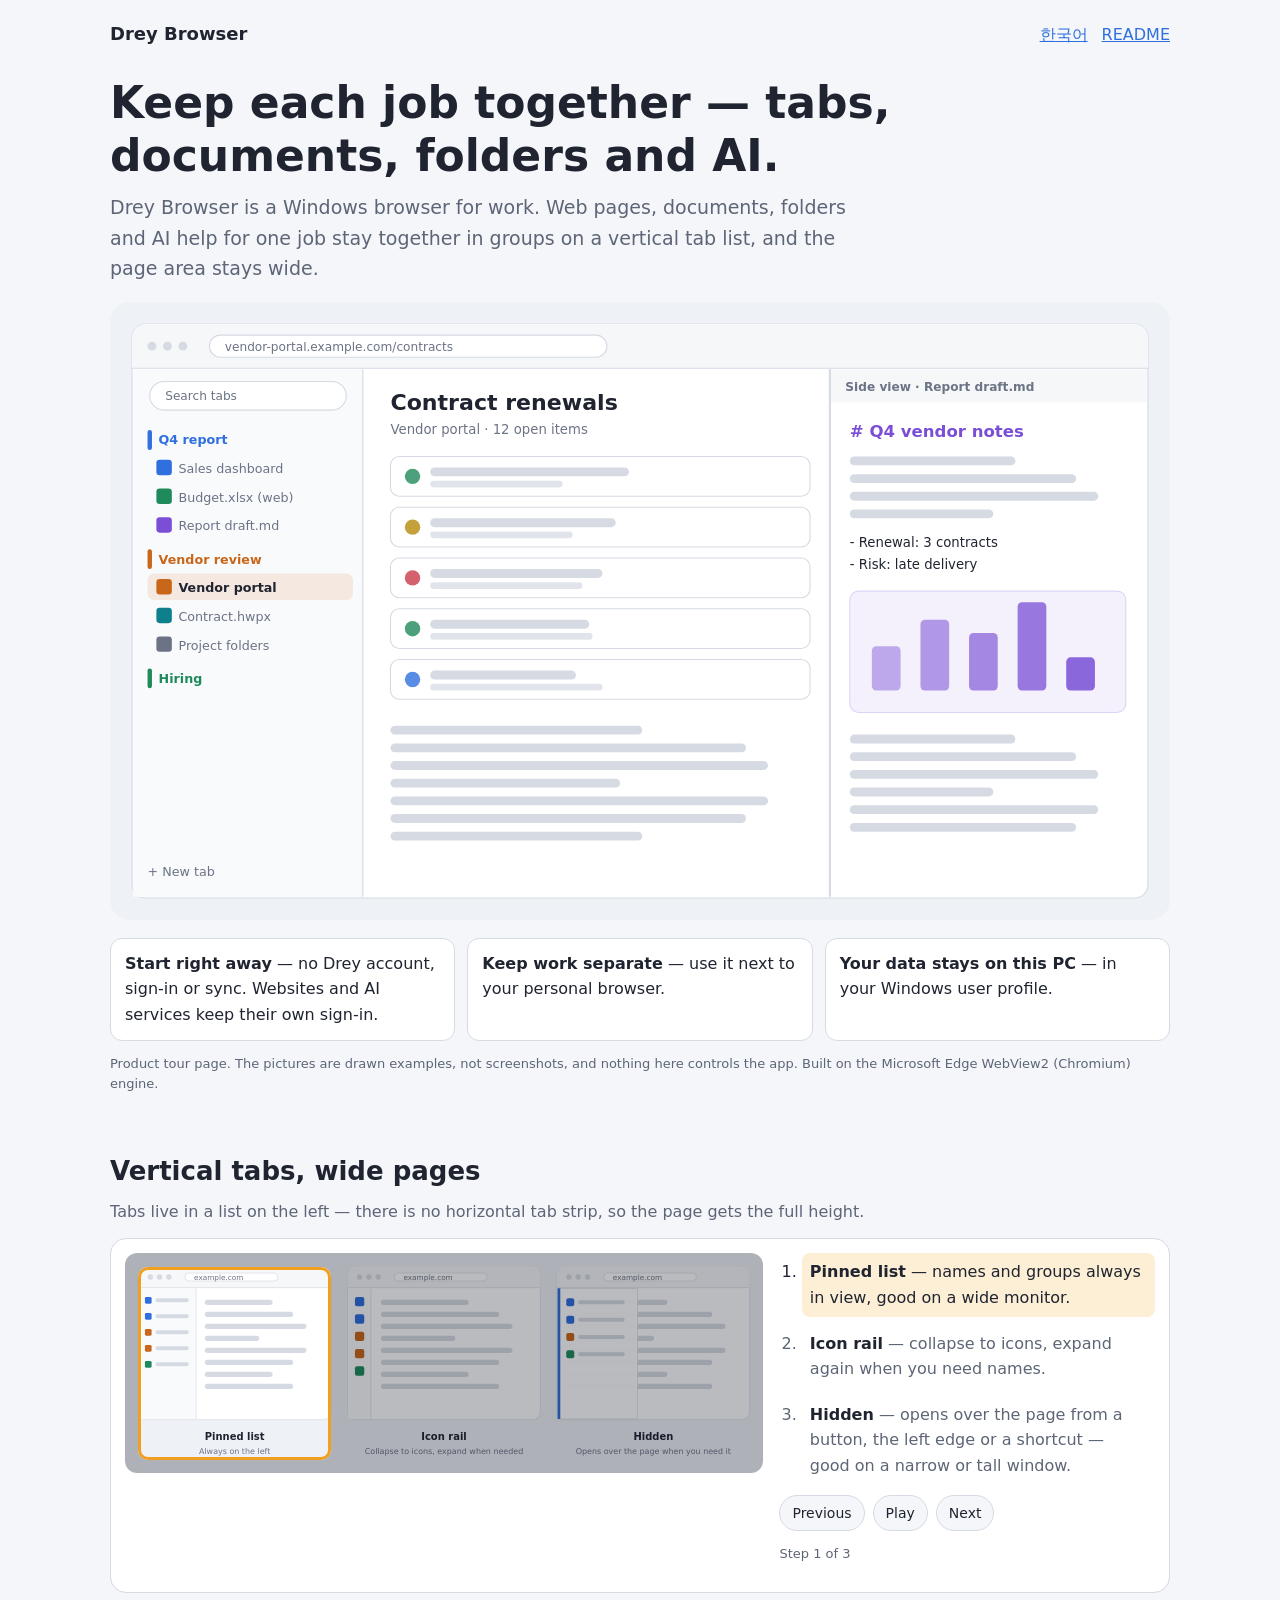
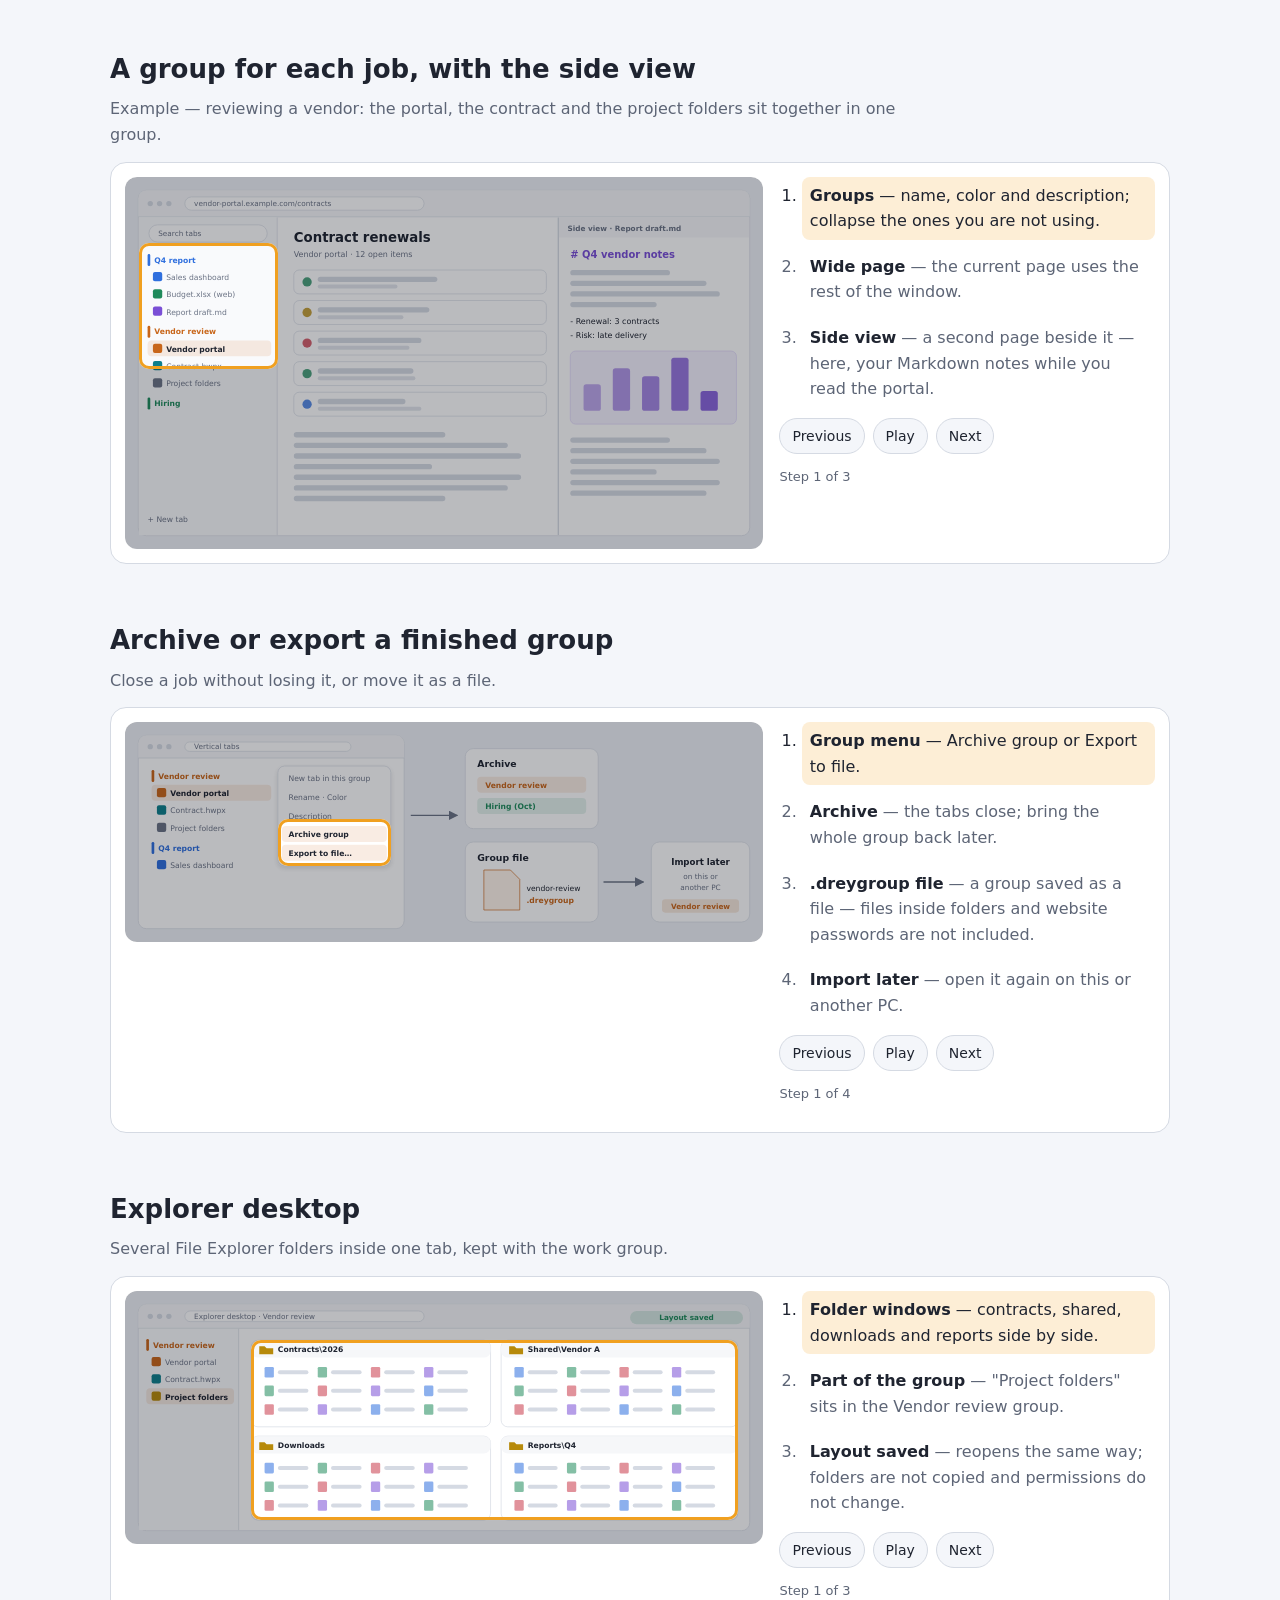
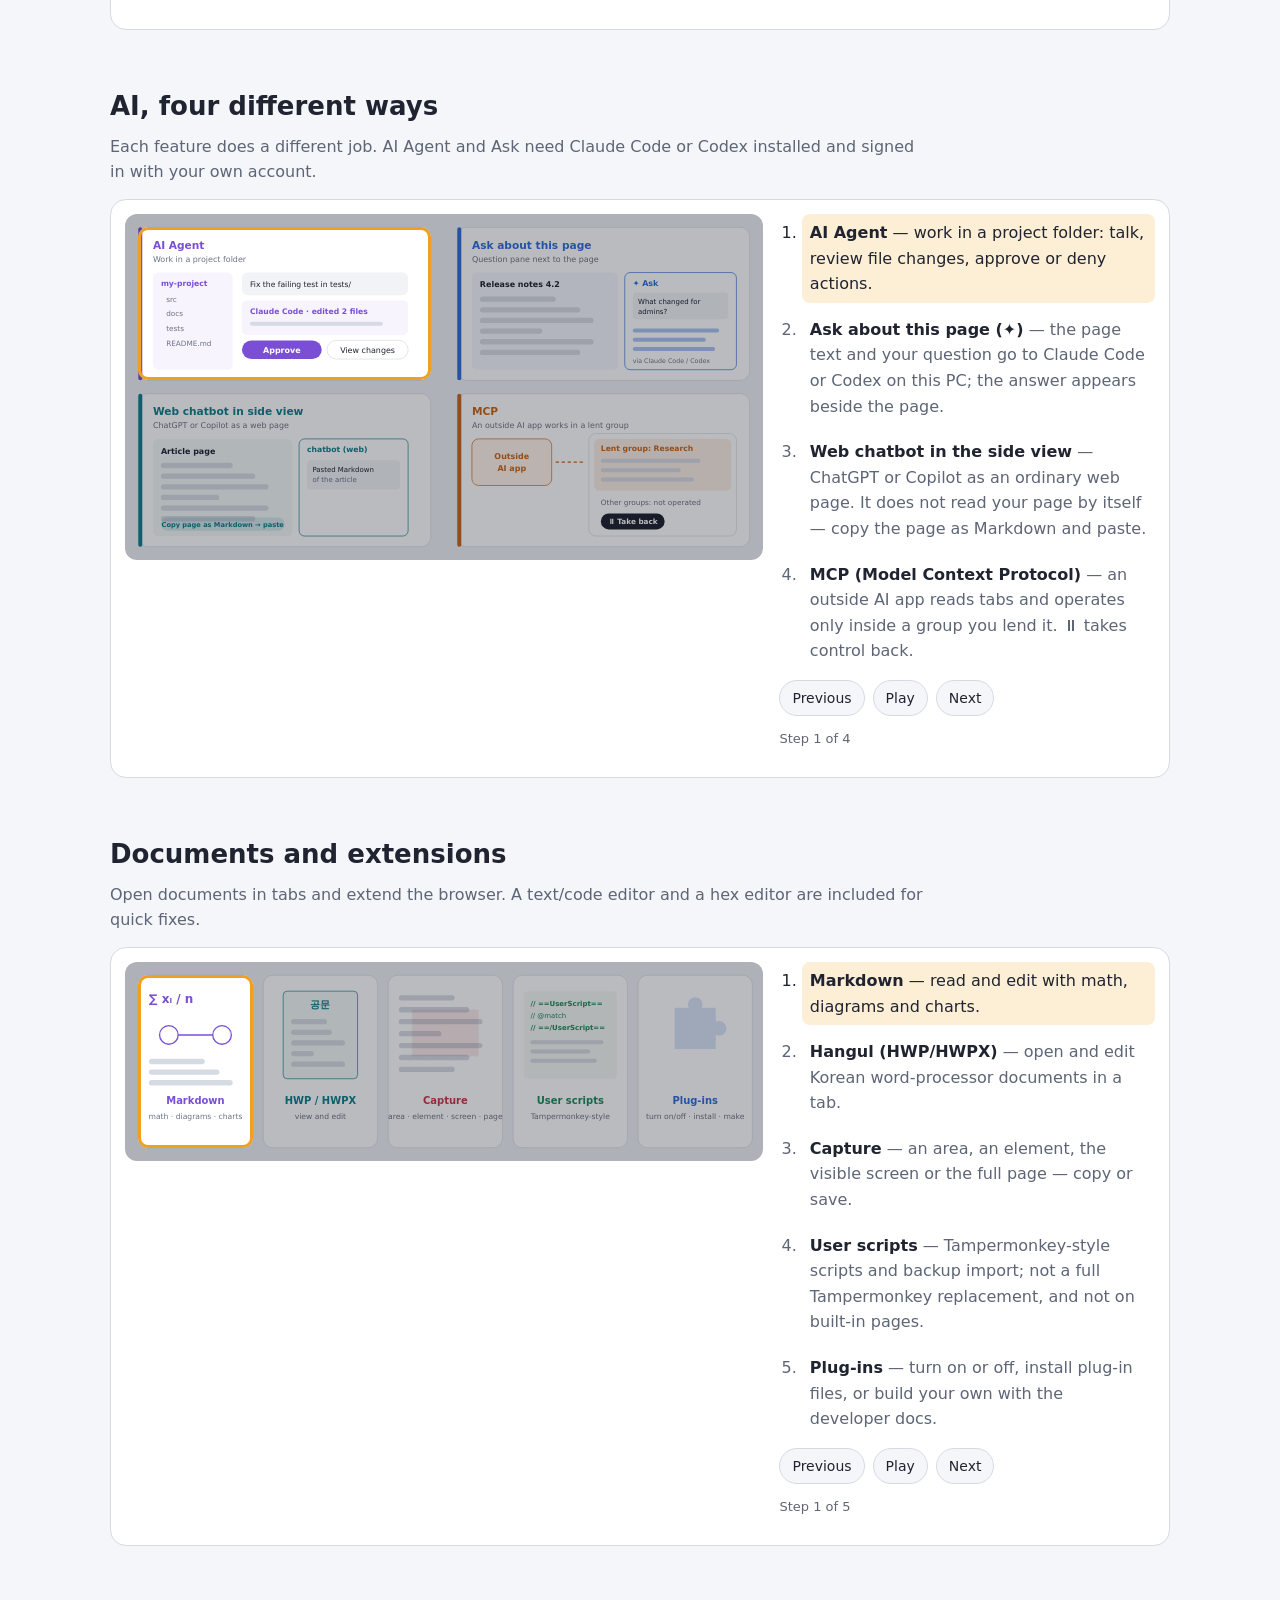
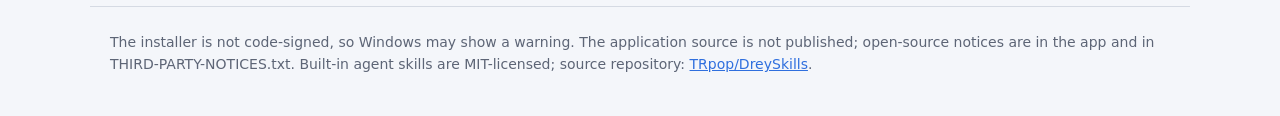
==== site/index.html @ 15adc0f9 "Introduce Drey Browser 1.0.0 with bilingual guides, illustrations, terms and notices" ====
<!doctype html>
<html lang="en" class="nojs">
<head>
<meta charset="utf-8">
<meta name="viewport" content="width=device-width, initial-scale=1">
<meta http-equiv="Content-Security-Policy" content="default-src 'none'; img-src 'self'; style-src 'self'; script-src 'self'">
<title>Drey Browser — a browser for work</title>
<link rel="stylesheet" href="site.css">
</head>
<body>
<a class="skip" href="#main">Skip to content</a>
<header class="top"><span class="brand">Drey Browser</span><nav><a href="ko.html" lang="ko">한국어</a><a href="../README.en.md">README</a></nav></header>
<main id="main">
<section class="hero">
<h1>Keep each job together — tabs, documents, folders and AI.</h1>
<p class="lead">Drey Browser is a Windows browser for work. Web pages, documents, folders and AI help for one job stay together in groups on a vertical tab list, and the page area stays wide.</p>
<img src="../assets/hero.svg" width="960" height="560" alt="A Drey Browser window: grouped vertical tabs, a wide page and a note in the side view" class="hero-img">
<ul class="points"><li><b>Start right away</b> — no Drey account, sign-in or sync. Websites and AI services keep their own sign-in.</li><li><b>Keep work separate</b> — use it next to your personal browser.</li><li><b>Your data stays on this PC</b> — in your Windows user profile.</li></ul>
<p class="note">Product tour page. The pictures are drawn examples, not screenshots, and nothing here controls the app. Built on the Microsoft Edge WebView2 (Chromium) engine.</p>
</section>
<section class="scene" id="tabs" aria-labelledby="tabs-h"><h2 id="tabs-h">Vertical tabs, wide pages</h2><p>Tabs live in a list on the left — there is no horizontal tab strip, so the page gets the full height.</p>
<div class="tour"><div class="stage"><img src="../assets/tab-layouts.svg" width="960" height="330" alt="Vertical tabs, wide pages"><div class="box" hidden></div></div><div>
<ol class="steps"><li data-box="2.1,6.1,30.2,87.9"><b>Pinned list</b> — names and groups always in view, good on a wide monitor.</li><li data-box="34.9,6.1,30.2,87.9"><b>Icon rail</b> — collapse to icons, expand again when you need names.</li><li data-box="67.7,6.1,30.2,87.9"><b>Hidden</b> — opens over the page from a button, the left edge or a shortcut — good on a narrow or tall window.</li></ol>
<div class="controls" role="group" aria-label="Tour controls"><button type="button">‹</button><button type="button" aria-pressed="false">▶</button><button type="button">›</button></div><p class="note status" aria-live="polite"></p></div></div></section>
<section class="scene" id="groups" aria-labelledby="groups-h"><h2 id="groups-h">A group for each job, with the side view</h2><p>Example — reviewing a vendor: the portal, the contract and the project folders sit together in one group.</p>
<div class="tour"><div class="stage"><img src="../assets/hero.svg" width="960" height="560" alt="A group for each job, with the side view"><div class="box" hidden></div></div><div>
<ol class="steps"><li data-box="2.2,17.9,21.7,33.9"><b>Groups</b> — name, color and description; collapse the ones you are not using.</li><li data-box="24.4,11.1,42.9,85.0"><b>Wide page</b> — the current page uses the rest of the window.</li><li data-box="68.0,10.9,29.8,85.4"><b>Side view</b> — a second page beside it — here, your Markdown notes while you read the portal.</li></ol>
<div class="controls" role="group" aria-label="Tour controls"><button type="button">‹</button><button type="button" aria-pressed="false">▶</button><button type="button">›</button></div><p class="note status" aria-live="polite"></p></div></div></section>
<section class="scene" id="archive" aria-labelledby="archive-h"><h2 id="archive-h">Archive or export a finished group</h2><p>Close a job without losing it, or move it as a file.</p>
<div class="tour"><div class="stage"><img src="../assets/groups.svg" width="960" height="330" alt="Archive or export a finished group"><div class="box" hidden></div></div><div>
<ol class="steps"><li data-box="24.0,43.9,17.7,21.8"><b>Group menu</b> — Archive group or Export to file.</li><li data-box="53.3,12.1,20.8,36.4"><b>Archive</b> — the tabs close; bring the whole group back later.</li><li data-box="53.3,54.5,20.8,36.4"><b>.dreygroup file</b> — a group saved as a file — files inside folders and website passwords are not included.</li><li data-box="82.5,54.5,15.4,36.4"><b>Import later</b> — open it again on this or another PC.</li></ol>
<div class="controls" role="group" aria-label="Tour controls"><button type="button">‹</button><button type="button" aria-pressed="false">▶</button><button type="button">›</button></div><p class="note status" aria-live="polite"></p></div></div></section>
<section class="scene" id="desk" aria-labelledby="desk-h"><h2 id="desk-h">Explorer desktop</h2><p>Several File Explorer folders inside one tab, kept with the work group.</p>
<div class="tour"><div class="stage"><img src="../assets/explorer-desktop.svg" width="960" height="380" alt="Explorer desktop"><div class="box" hidden></div></div><div>
<ol class="steps"><li data-box="19.8,19.5,76.2,71.1"><b>Folder windows</b> — contracts, shared, downloads and reports side by side.</li><li data-box="2.5,36.8,15.0,7.9"><b>Part of the group</b> — &quot;Project folders&quot; sits in the Vendor review group.</li><li data-box="79.2,7.4,17.9,6.3"><b>Layout saved</b> — reopens the same way; folders are not copied and permissions do not change.</li></ol>
<div class="controls" role="group" aria-label="Tour controls"><button type="button">‹</button><button type="button" aria-pressed="false">▶</button><button type="button">›</button></div><p class="note status" aria-live="polite"></p></div></div></section>
<section class="scene" id="ai" aria-labelledby="ai-h"><h2 id="ai-h">AI, four different ways</h2><p>Each feature does a different job. AI Agent and Ask need Claude Code or Codex installed and signed in with your own account.</p>
<div class="tour"><div class="stage"><img src="../assets/ai.svg" width="960" height="520" alt="AI, four different ways"><div class="box" hidden></div></div><div>
<ol class="steps"><li data-box="2.1,3.8,45.8,44.2"><b>AI Agent</b> — work in a project folder: talk, review file changes, approve or deny actions.</li><li data-box="52.1,3.8,45.8,44.2"><b>Ask about this page (✦)</b> — the page text and your question go to Claude Code or Codex on this PC; the answer appears beside the page.</li><li data-box="2.1,51.9,45.8,44.2"><b>Web chatbot in the side view</b> — ChatGPT or Copilot as an ordinary web page. It does not read your page by itself — copy the page as Markdown and paste.</li><li data-box="52.1,51.9,45.8,44.2"><b>MCP (Model Context Protocol)</b> — an outside AI app reads tabs and operates only inside a group you lend it. ⏸ takes control back.</li></ol>
<div class="controls" role="group" aria-label="Tour controls"><button type="button">‹</button><button type="button" aria-pressed="false">▶</button><button type="button">›</button></div><p class="note status" aria-live="polite"></p></div></div></section>
<section class="scene" id="docs" aria-labelledby="docs-h"><h2 id="docs-h">Documents and extensions</h2><p>Open documents in tabs and extend the browser. A text/code editor and a hex editor are included for quick fixes.</p>
<div class="tour"><div class="stage"><img src="../assets/documents-extensions.svg" width="960" height="300" alt="Documents and extensions"><div class="box" hidden></div></div><div>
<ol class="steps"><li data-box="2.1,6.7,17.9,86.7"><b>Markdown</b> — read and edit with math, diagrams and charts.</li><li data-box="21.7,6.7,17.9,86.7"><b>Hangul (HWP/HWPX)</b> — open and edit Korean word-processor documents in a tab.</li><li data-box="41.2,6.7,17.9,86.7"><b>Capture</b> — an area, an element, the visible screen or the full page — copy or save.</li><li data-box="60.8,6.7,17.9,86.7"><b>User scripts</b> — Tampermonkey-style scripts and backup import; not a full Tampermonkey replacement, and not on built-in pages.</li><li data-box="80.4,6.7,17.9,86.7"><b>Plug-ins</b> — turn on or off, install plug-in files, or build your own with the developer docs.</li></ol>
<div class="controls" role="group" aria-label="Tour controls"><button type="button">‹</button><button type="button" aria-pressed="false">▶</button><button type="button">›</button></div><p class="note status" aria-live="polite"></p></div></div></section>
</main>
<footer>The installer is not code-signed, so Windows may show a warning. The application source is not published; open-source notices are in the app and in THIRD-PARTY-NOTICES.txt. Built-in agent skills are MIT-licensed; source repository: <a href="https://github.com/TRpop/DreySkills">TRpop/DreySkills</a>.</footer>
<script src="site.js"></script>
</body>
</html>
---- site/site.css ----
/* Drey Browser 소개 페이지 — 외부 글꼴·CDN 없음, 시스템 글꼴 */
:root { --bg: #f4f6fa; --card: #fff; --text: #1f2430; --muted: #5d6576; --line: #d5dae3; --accent: #2f6fde; --hl: #f0a020; }
@media (prefers-color-scheme: dark) { :root { --bg: #15181e; --card: #1e222a; --text: #e8ebf1; --muted: #a3aab8; --line: #343a46; --accent: #7aa7ff; } }
* { box-sizing: border-box; }
body { margin: 0; background: var(--bg); color: var(--text); font: 16px/1.6 "Segoe UI", system-ui, -apple-system, "Malgun Gothic", sans-serif; }
a { color: var(--accent); }
.skip { position: absolute; left: -999px; } .skip:focus { left: 12px; top: 12px; background: var(--card); padding: 6px 10px; z-index: 9; }
header.top { max-width: 1100px; margin: 0 auto; padding: 20px 20px 0; display: flex; gap: 16px; align-items: center; justify-content: space-between; flex-wrap: wrap; }
header.top .brand { font-weight: 700; font-size: 18px; }
header.top nav a { margin-left: 14px; }
main { max-width: 1100px; margin: 0 auto; padding: 0 20px 60px; }
.hero h1 { font-size: clamp(28px, 4vw, 44px); line-height: 1.2; margin: 28px 0 10px; }
.hero p.lead { font-size: 19px; color: var(--muted); max-width: 760px; margin: 0 0 18px; }
.note { font-size: 13px; color: var(--muted); }
.hero-img { display: block; width: 100%; height: auto; }
.points { display: grid; grid-template-columns: repeat(auto-fit, minmax(220px, 1fr)); gap: 12px; padding: 0; list-style: none; margin: 18px 0 8px; }
.points li { background: var(--card); border: 1px solid var(--line); border-radius: 12px; padding: 12px 14px; }
section.scene { margin-top: 56px; }
section.scene h2 { font-size: 26px; margin: 0 0 6px; }
section.scene > p { color: var(--muted); max-width: 820px; margin: 0 0 14px; }
.tour { background: var(--card); border: 1px solid var(--line); border-radius: 16px; padding: 14px; display: grid; grid-template-columns: minmax(0, 1.7fr) minmax(260px, 1fr); gap: 16px; }
@media (max-width: 820px) { .tour { grid-template-columns: 1fr; } }
.stage { position: relative; align-self: start; overflow: hidden; border-radius: 12px; } /* 강조 상자의 어둡게 하기(큰 그림자)를 그림 안으로 제한 */
.stage img { display: block; width: 100%; height: auto; border-radius: 12px; }
.stage .box { position: absolute; border: 3px solid var(--hl); border-radius: 10px; box-shadow: 0 0 0 9999px rgba(10, 14, 24, 0.28); transition: left .45s ease, top .45s ease, width .45s ease, height .45s ease; pointer-events: none; }
.stage .box[hidden] { display: none; }
.steps { margin: 0; padding: 0 0 0 1.4em; }
.steps li { margin: 0 0 8px; padding: 6px 8px; border-radius: 8px; color: var(--muted); }
.steps li.on { background: color-mix(in srgb, var(--hl) 18%, transparent); color: var(--text); }
.steps li b { color: var(--text); }
.controls { display: flex; gap: 8px; flex-wrap: wrap; margin-top: 10px; }
.controls button { font: inherit; font-size: 14px; padding: 6px 12px; border-radius: 999px; border: 1px solid var(--line); background: var(--bg); color: var(--text); cursor: pointer; }
.controls button:focus-visible, .steps li:focus-visible { outline: 3px solid var(--accent); outline-offset: 2px; }
table { border-collapse: collapse; width: 100%; margin: 14px 0; background: var(--card); border-radius: 12px; overflow: hidden; }
th, td { text-align: left; vertical-align: top; padding: 10px 12px; border-bottom: 1px solid var(--line); font-size: 15px; }
th { font-size: 14px; color: var(--muted); }
footer { max-width: 1100px; margin: 0 auto; padding: 24px 20px 40px; color: var(--muted); font-size: 14px; border-top: 1px solid var(--line); }
.nojs .controls { display: none; }
@media (prefers-reduced-motion: reduce) { .stage .box { transition: none; } }
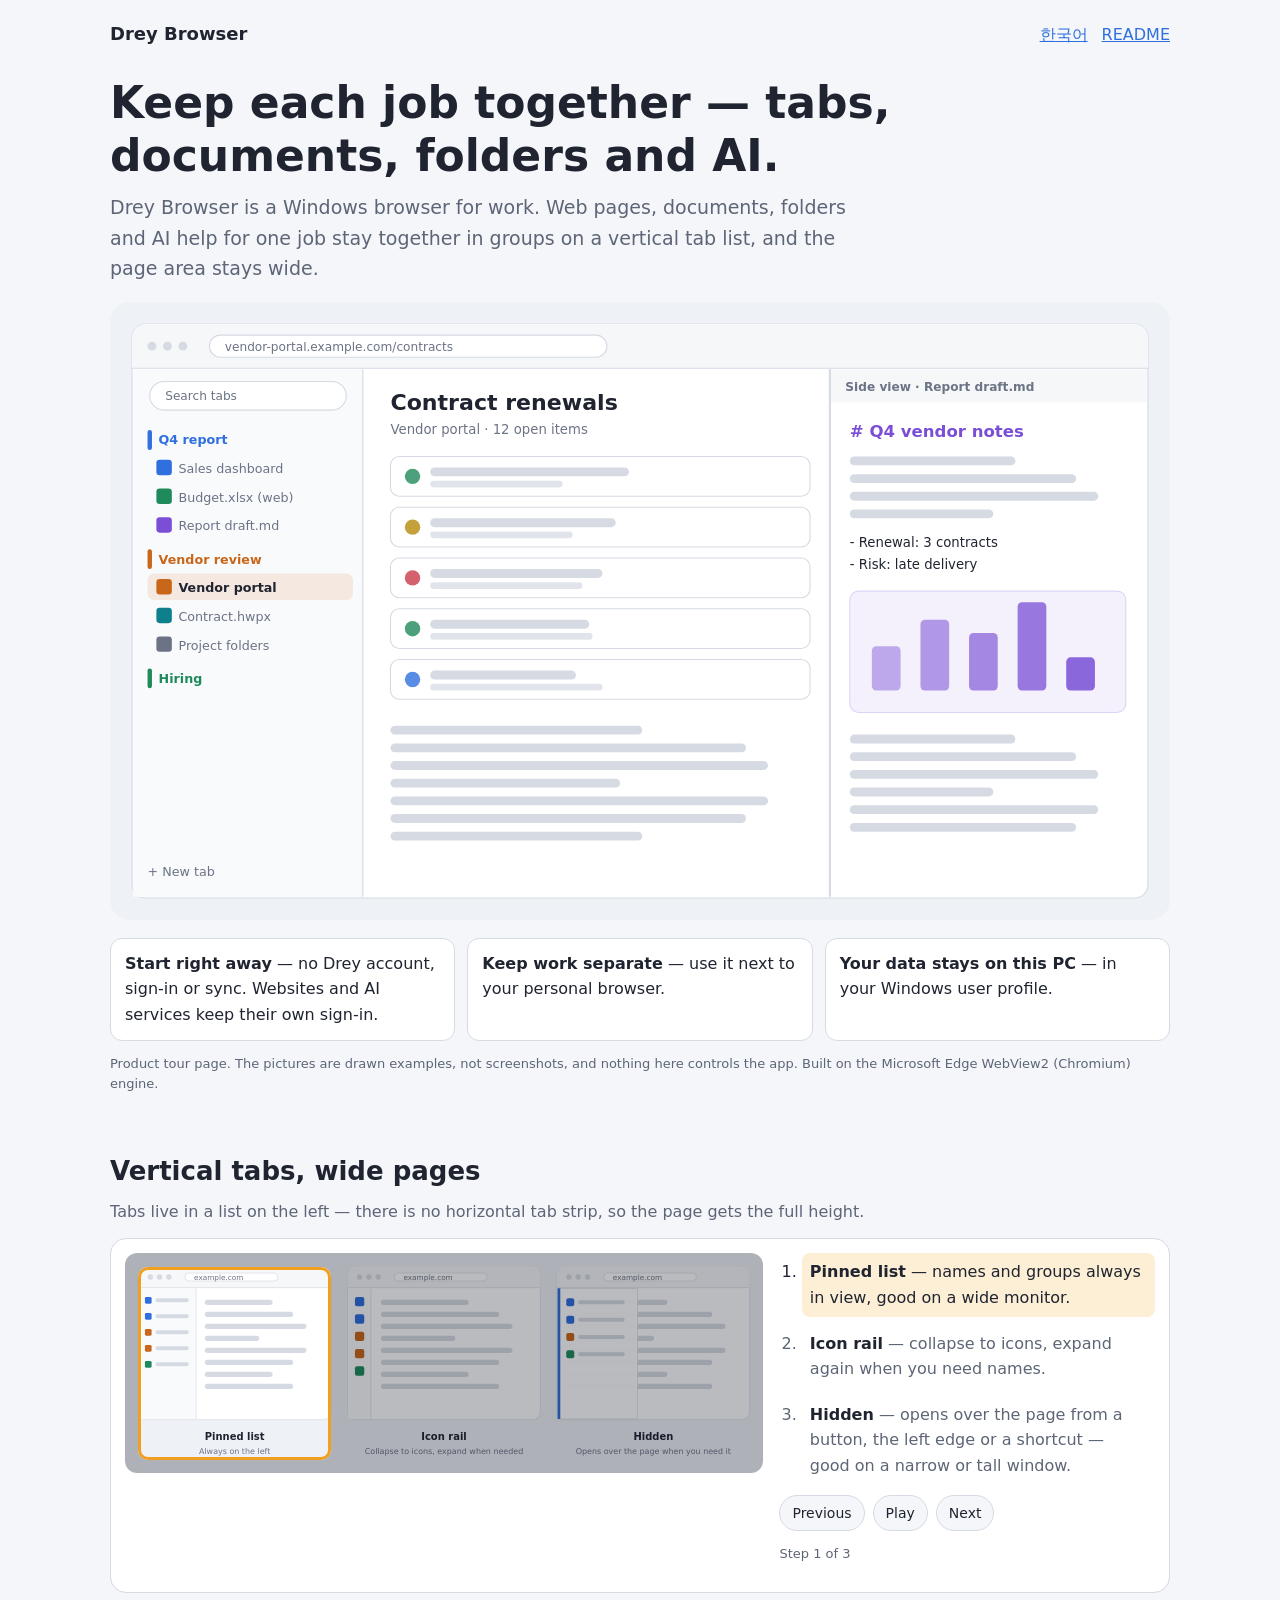
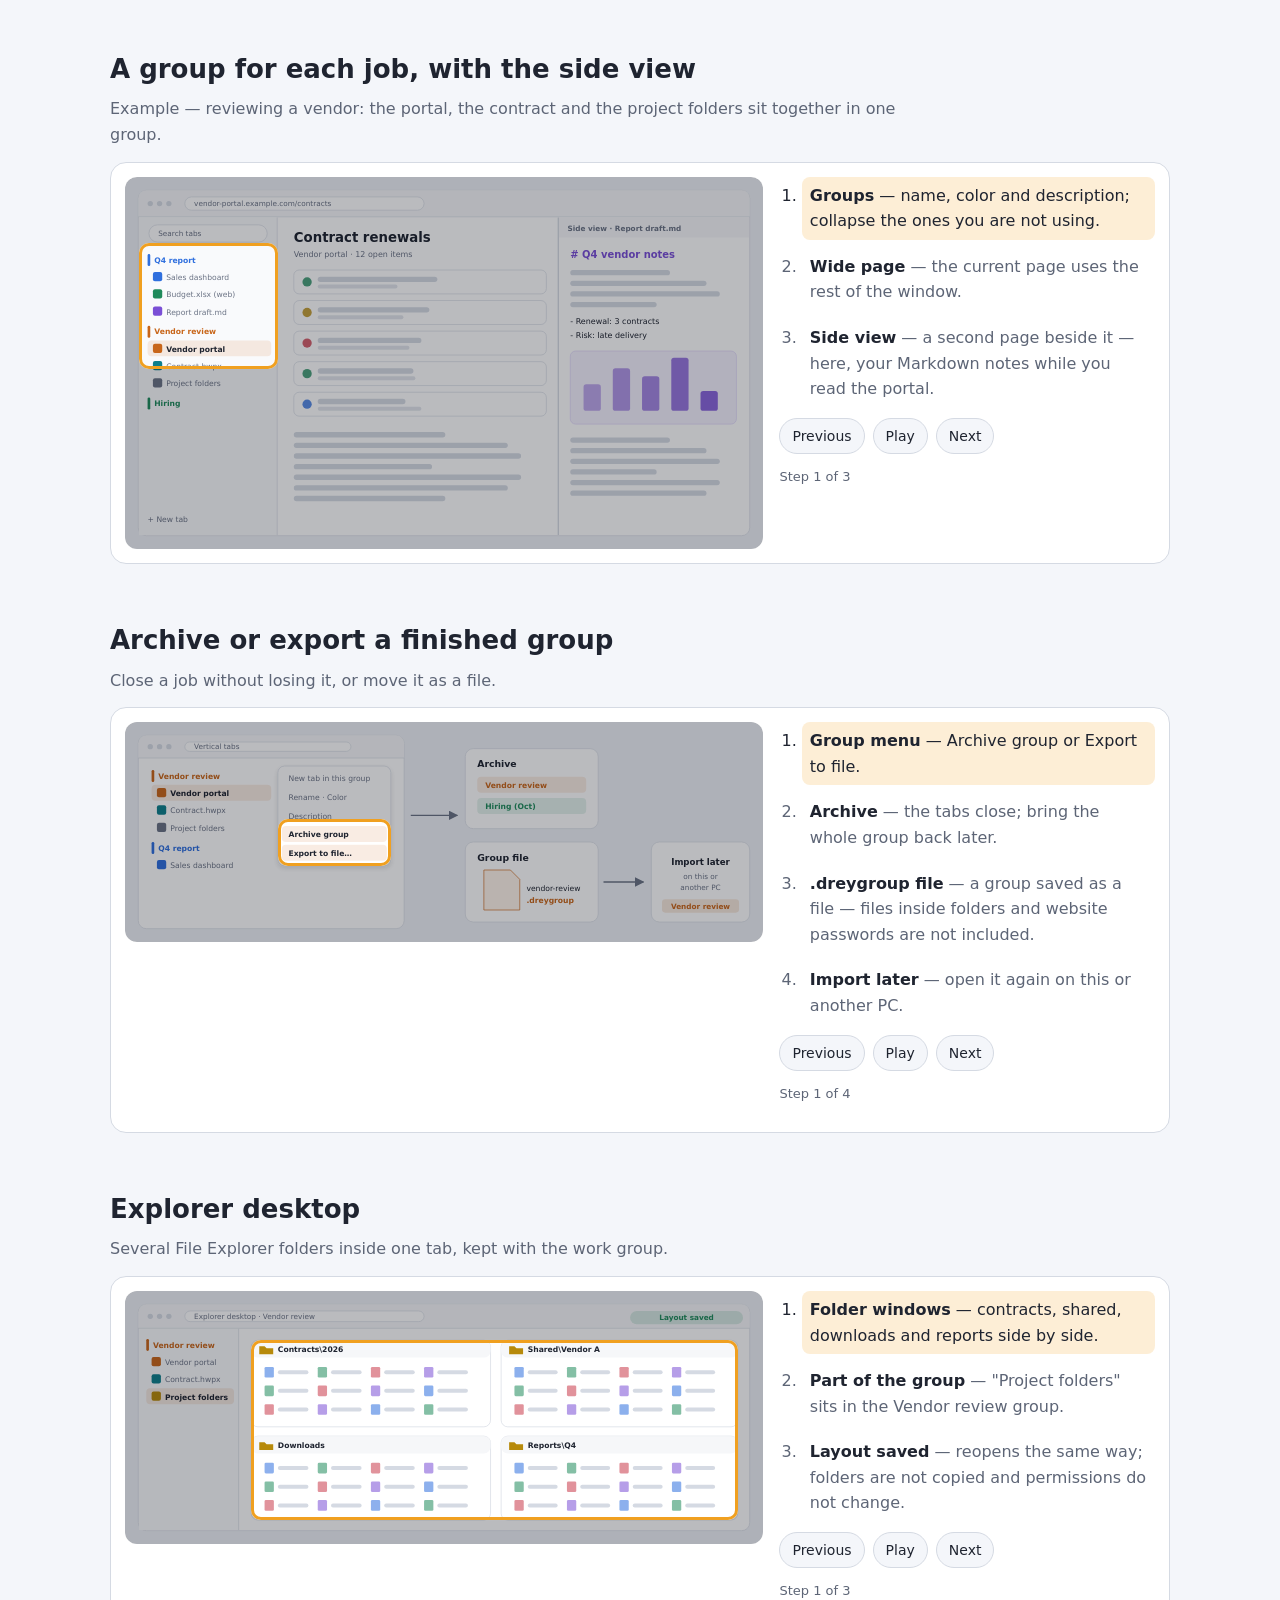
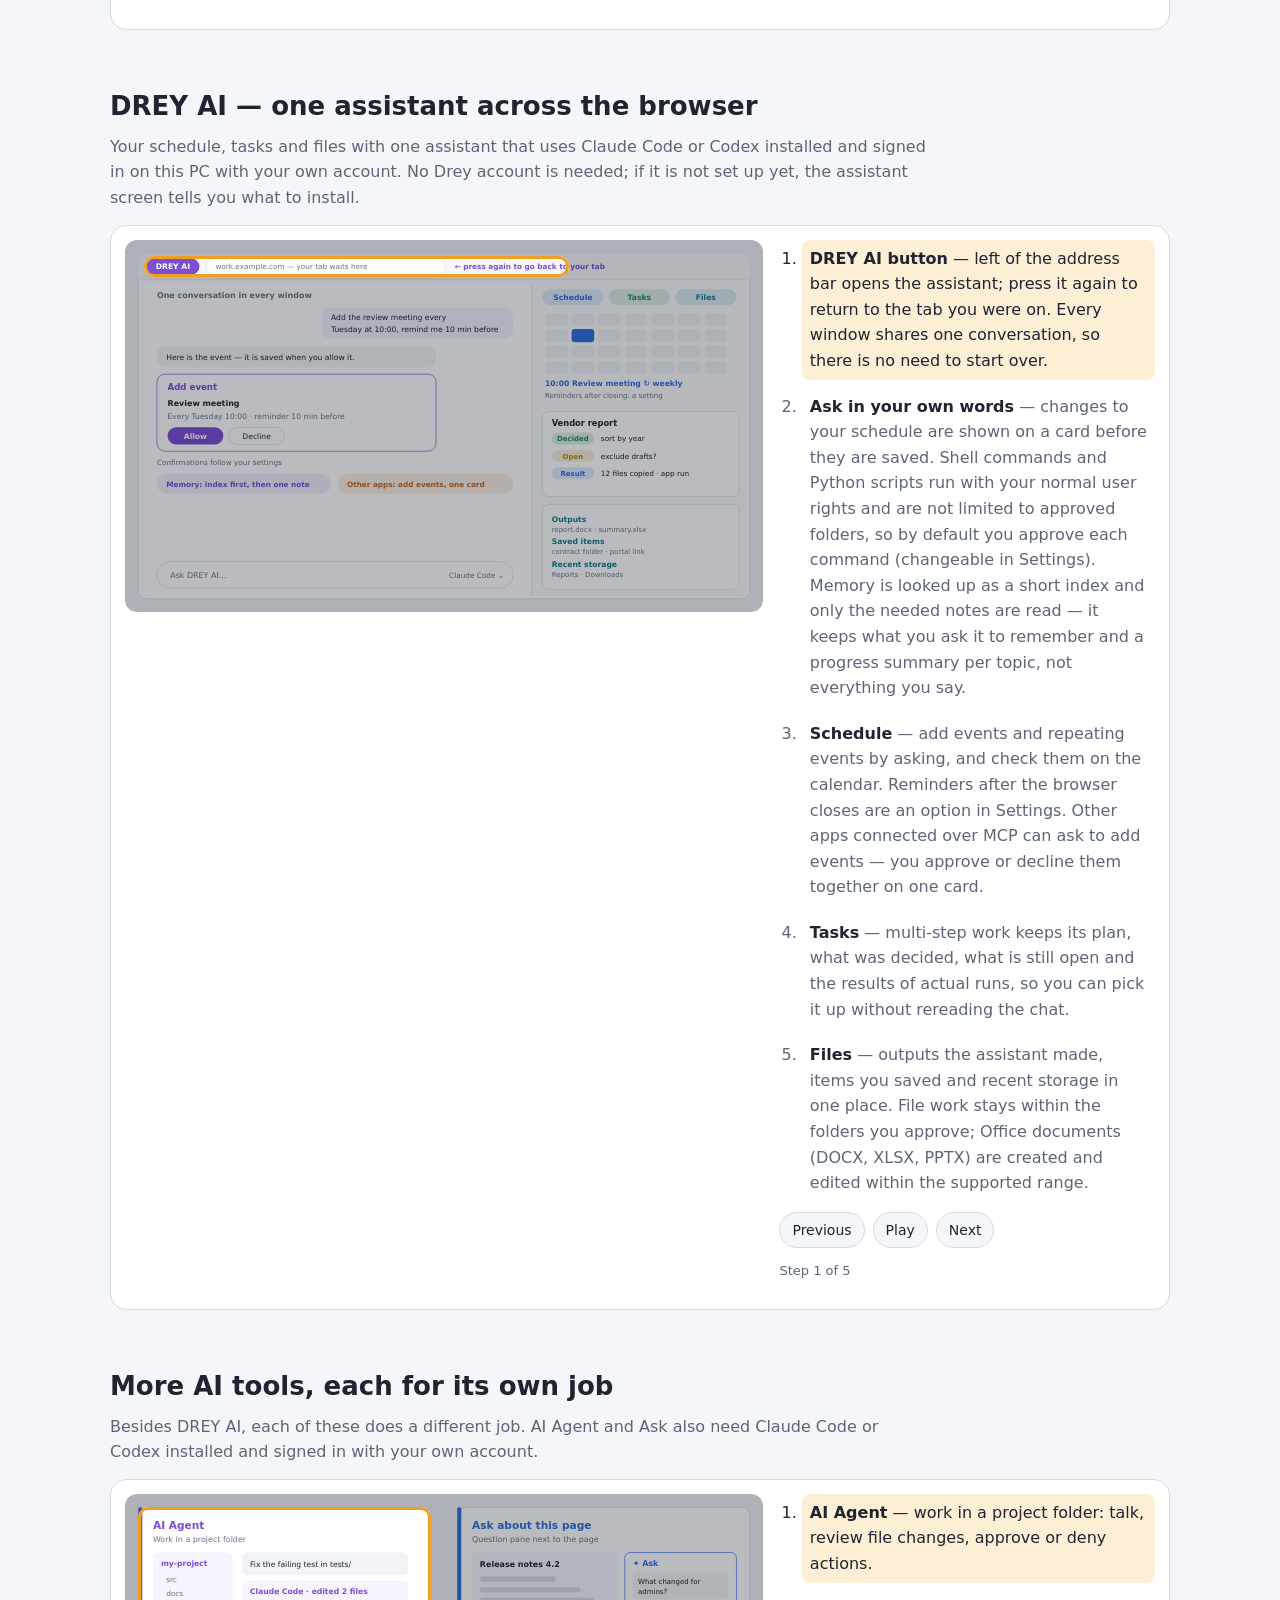
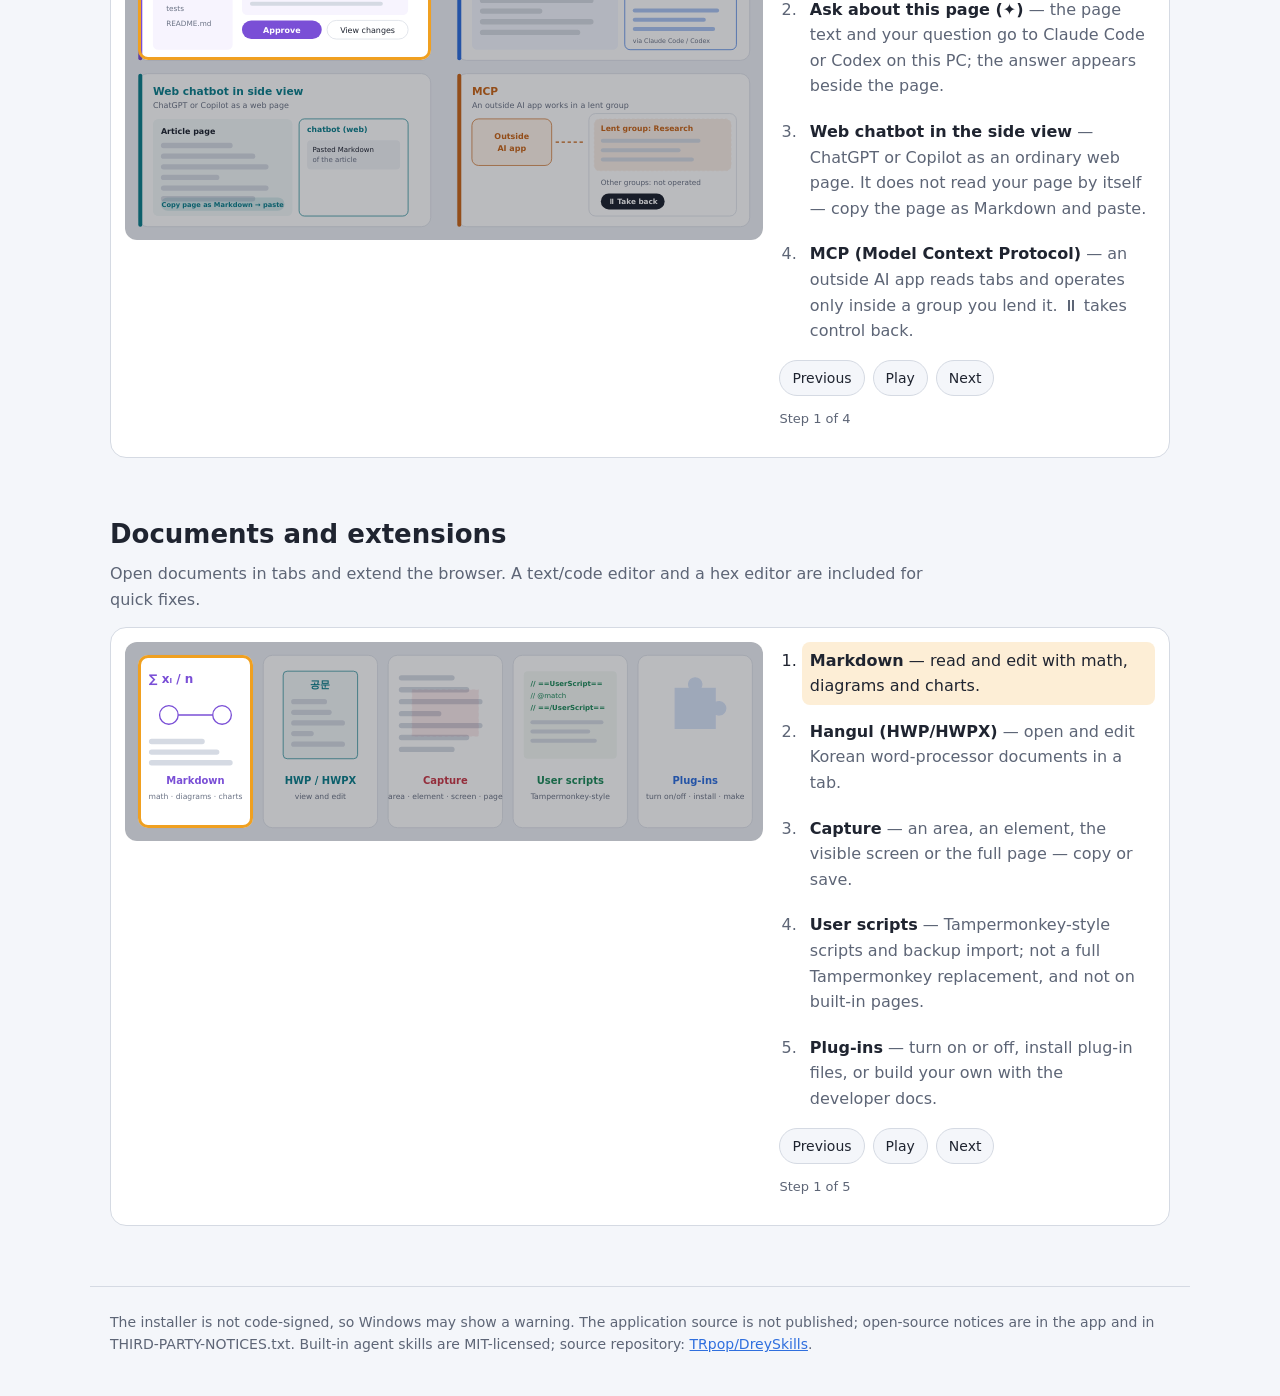
==== commit d01740a1: "Release 1.1.0 notes and checksums: DREY AI assistant, AI Agent improvements, terms agreement on firs" ====
--- a/site/index.html
+++ b/site/index.html
@@ -34,8 +34,12 @@
 <div class="tour"><div class="stage"><img src="../assets/explorer-desktop.svg" width="960" height="380" alt="Explorer desktop"><div class="box" hidden></div></div><div>
 <ol class="steps"><li data-box="19.8,19.5,76.2,71.1"><b>Folder windows</b> — contracts, shared, downloads and reports side by side.</li><li data-box="2.5,36.8,15.0,7.9"><b>Part of the group</b> — &quot;Project folders&quot; sits in the Vendor review group.</li><li data-box="79.2,7.4,17.9,6.3"><b>Layout saved</b> — reopens the same way; folders are not copied and permissions do not change.</li></ol>
 <div class="controls" role="group" aria-label="Tour controls"><button type="button">‹</button><button type="button" aria-pressed="false">▶</button><button type="button">›</button></div><p class="note status" aria-live="polite"></p></div></div></section>
-<section class="scene" id="ai" aria-labelledby="ai-h"><h2 id="ai-h">AI, four different ways</h2><p>Each feature does a different job. AI Agent and Ask need Claude Code or Codex installed and signed in with your own account.</p>
-<div class="tour"><div class="stage"><img src="../assets/ai.svg" width="960" height="520" alt="AI, four different ways"><div class="box" hidden></div></div><div>
+<section class="scene" id="drey-ai" aria-labelledby="drey-ai-h"><h2 id="drey-ai-h">DREY AI — one assistant across the browser</h2><p>Your schedule, tasks and files with one assistant that uses Claude Code or Codex installed and signed in on this PC with your own account. No Drey account is needed; if it is not set up yet, the assistant screen tells you what to install.</p>
+<div class="tour"><div class="stage"><img src="../assets/drey-ai.svg" width="960" height="560" alt="DREY AI — one assistant across the browser"><div class="box" hidden></div></div><div>
+<ol class="steps"><li data-box="2.9,4.3,66.7,5.7"><b>DREY AI button</b> — left of the address bar opens the assistant; press it again to return to the tab you were on. Every window shares one conversation, so there is no need to start over.</li><li data-box="4.6,17.1,56.9,52.1"><b>Ask in your own words</b> — changes to your schedule are shown on a card before they are saved. Shell commands and Python scripts run with your normal user rights and are not limited to approved folders, so by default you approve each command (changeable in Settings). Memory is looked up as a short index and only the needed notes are read — it keeps what you ask it to remember and a progress summary per topic, not everything you say.</li><li data-box="64.6,12.1,32.5,32.1"><b>Schedule</b> — add events and repeating events by asking, and check them on the calendar. Reminders after the browser closes are an option in Settings. Other apps connected over MCP can ask to add events — you approve or decline them together on one card.</li><li data-box="65.0,45.4,31.7,24.3"><b>Tasks</b> — multi-step work keeps its plan, what was decided, what is still open and the results of actual runs, so you can pick it up without rereading the chat.</li><li data-box="65.0,70.4,31.7,24.3"><b>Files</b> — outputs the assistant made, items you saved and recent storage in one place. File work stays within the folders you approve; Office documents (DOCX, XLSX, PPTX) are created and edited within the supported range.</li></ol>
+<div class="controls" role="group" aria-label="Tour controls"><button type="button">‹</button><button type="button" aria-pressed="false">▶</button><button type="button">›</button></div><p class="note status" aria-live="polite"></p></div></div></section>
+<section class="scene" id="ai" aria-labelledby="ai-h"><h2 id="ai-h">More AI tools, each for its own job</h2><p>Besides DREY AI, each of these does a different job. AI Agent and Ask also need Claude Code or Codex installed and signed in with your own account.</p>
+<div class="tour"><div class="stage"><img src="../assets/ai.svg" width="960" height="520" alt="More AI tools, each for its own job"><div class="box" hidden></div></div><div>
 <ol class="steps"><li data-box="2.1,3.8,45.8,44.2"><b>AI Agent</b> — work in a project folder: talk, review file changes, approve or deny actions.</li><li data-box="52.1,3.8,45.8,44.2"><b>Ask about this page (✦)</b> — the page text and your question go to Claude Code or Codex on this PC; the answer appears beside the page.</li><li data-box="2.1,51.9,45.8,44.2"><b>Web chatbot in the side view</b> — ChatGPT or Copilot as an ordinary web page. It does not read your page by itself — copy the page as Markdown and paste.</li><li data-box="52.1,51.9,45.8,44.2"><b>MCP (Model Context Protocol)</b> — an outside AI app reads tabs and operates only inside a group you lend it. ⏸ takes control back.</li></ol>
 <div class="controls" role="group" aria-label="Tour controls"><button type="button">‹</button><button type="button" aria-pressed="false">▶</button><button type="button">›</button></div><p class="note status" aria-live="polite"></p></div></div></section>
 <section class="scene" id="docs" aria-labelledby="docs-h"><h2 id="docs-h">Documents and extensions</h2><p>Open documents in tabs and extend the browser. A text/code editor and a hex editor are included for quick fixes.</p>
